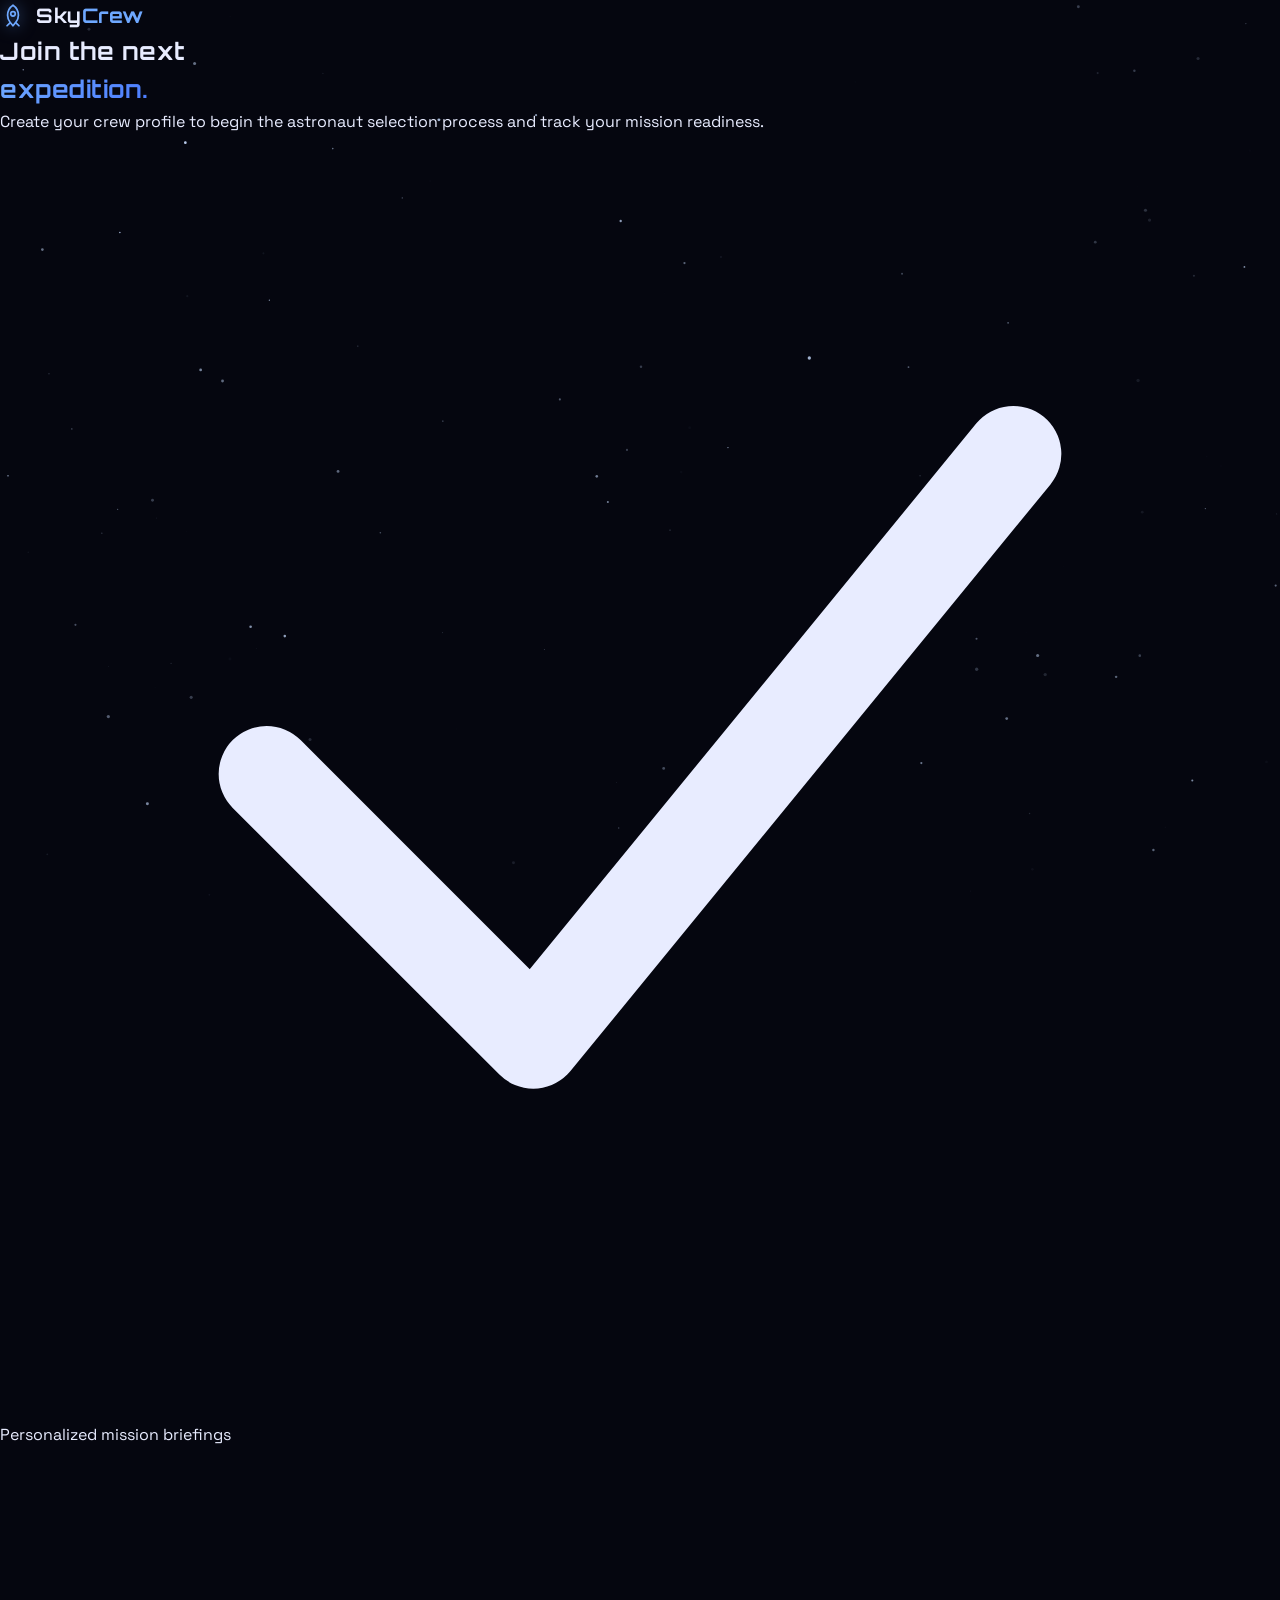
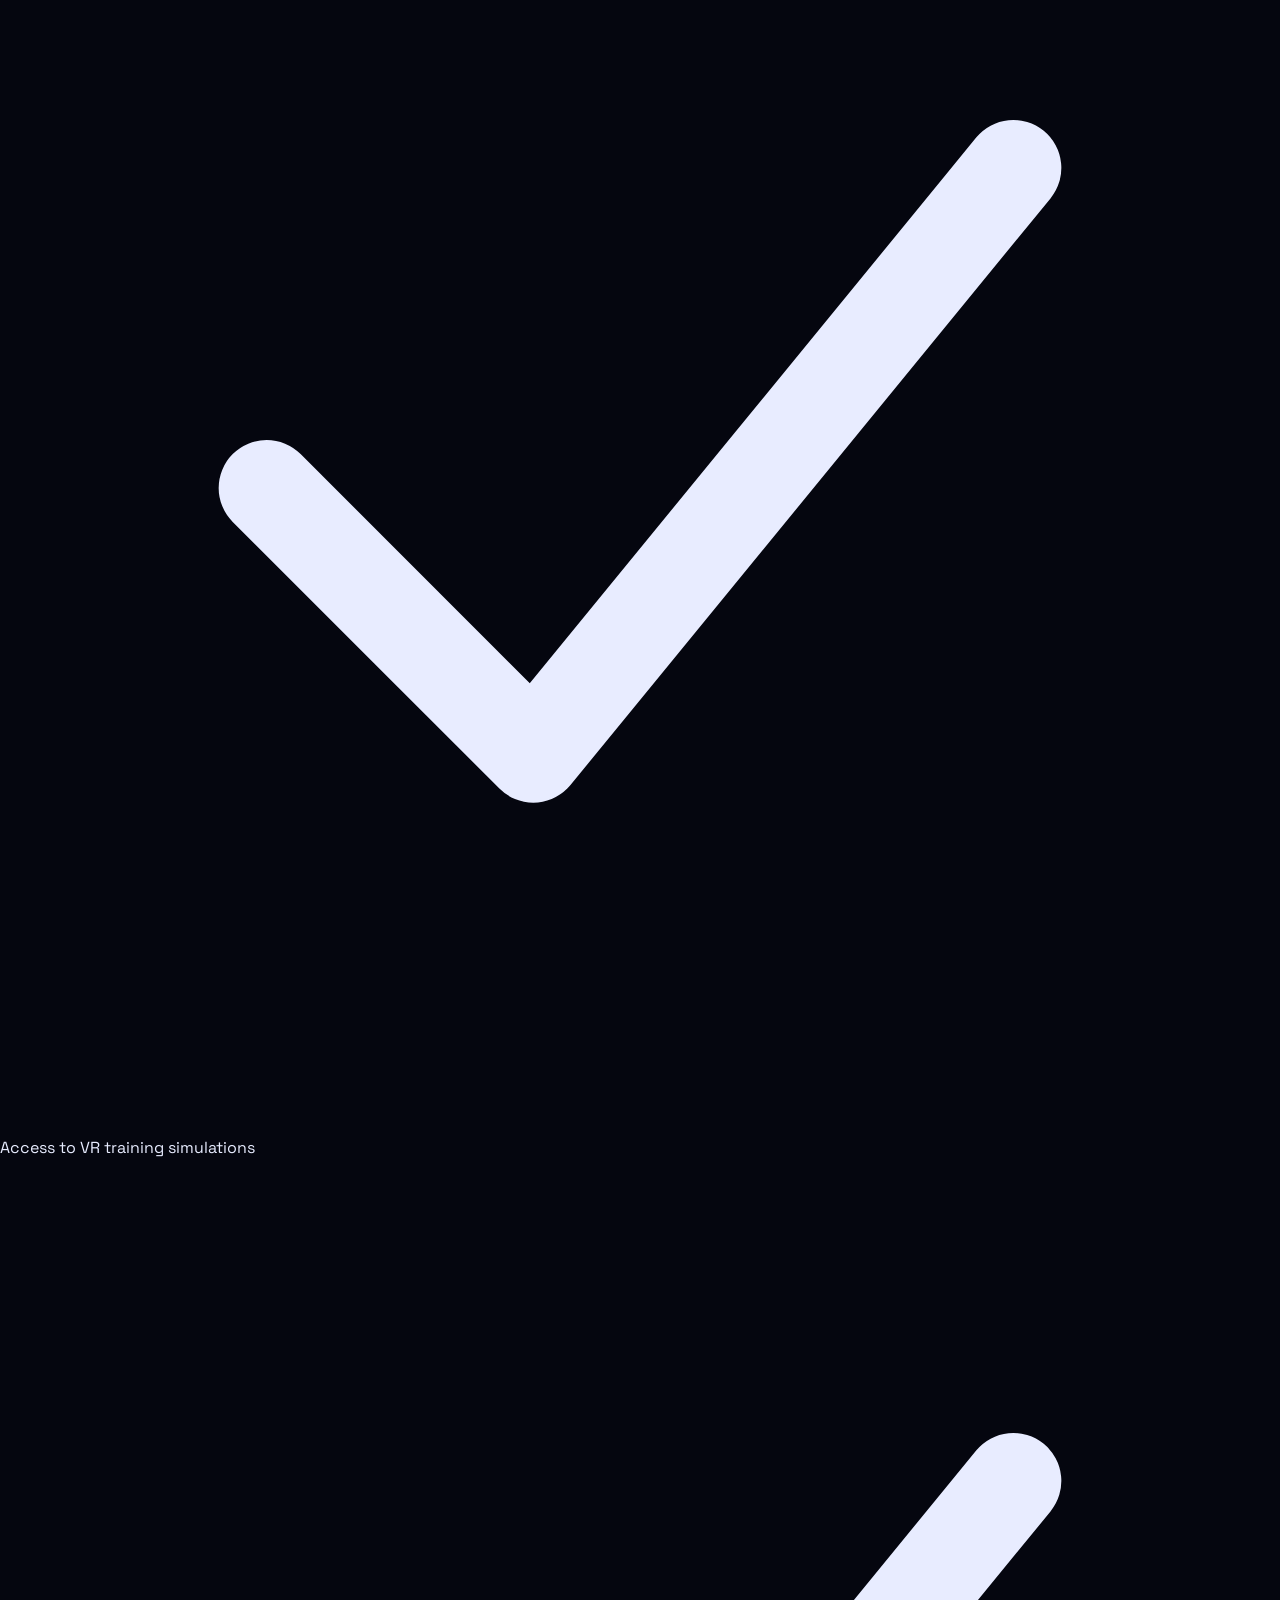
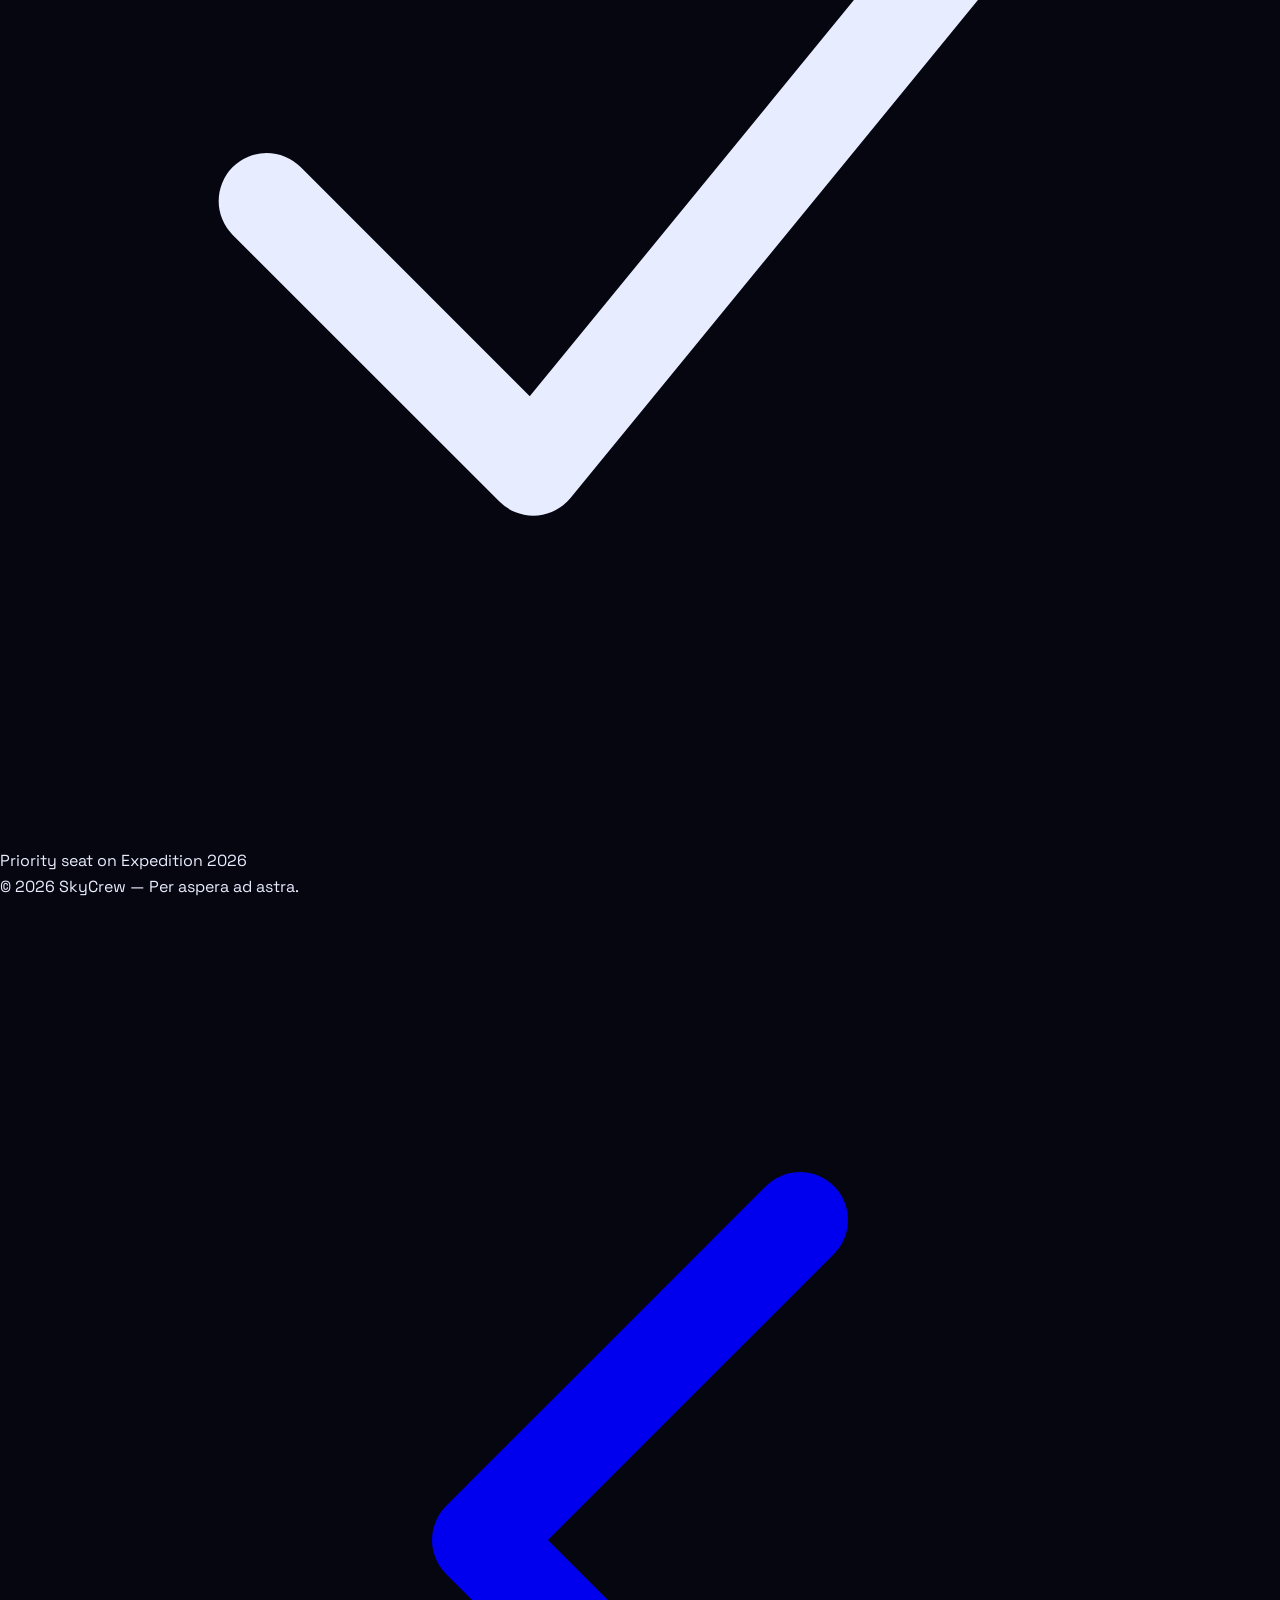
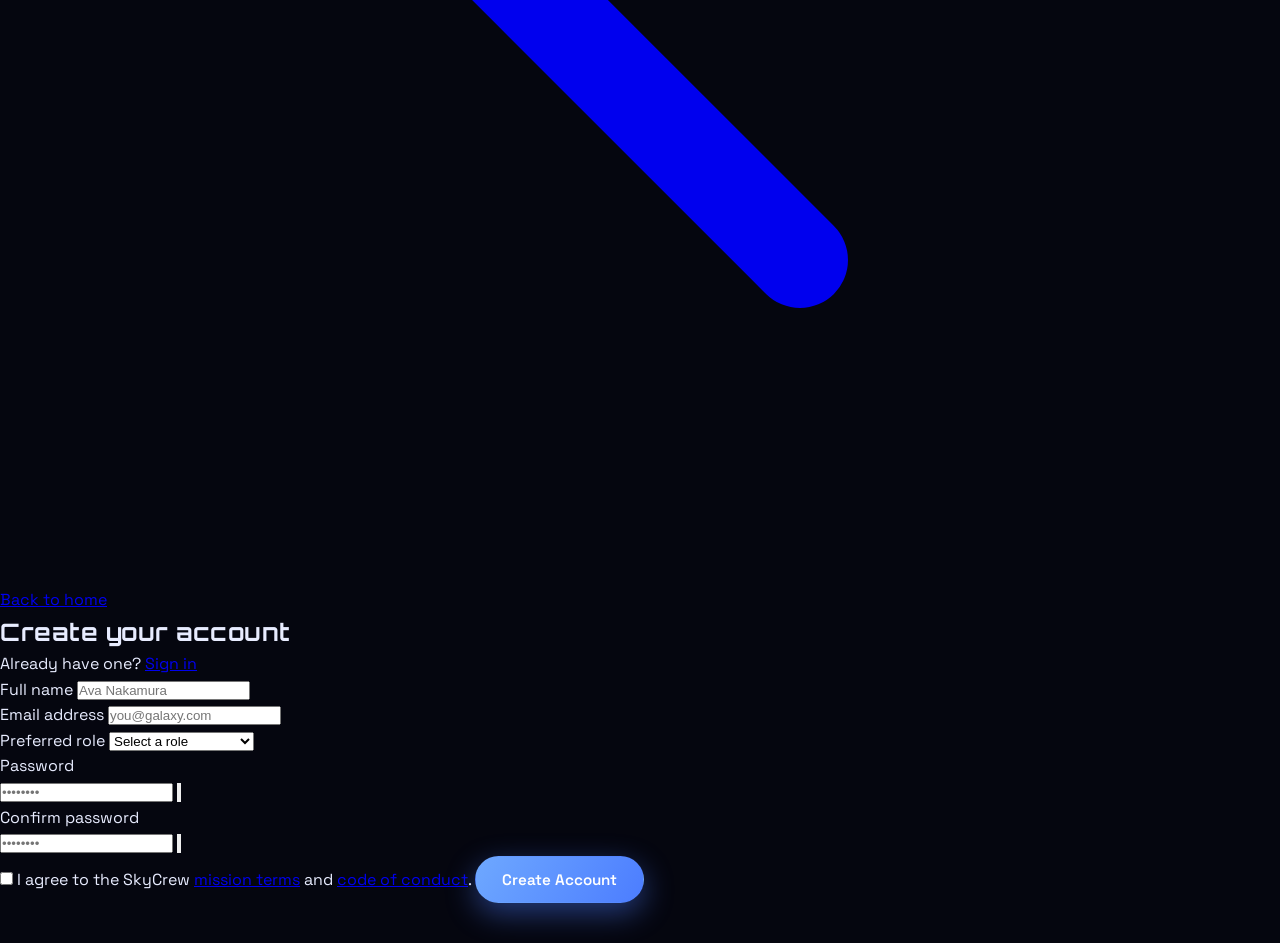
==== register.html @ 58990576 "create register.html: static split-screen registration page with brand panel, account form, and vali" ====
<!DOCTYPE html>
<html lang="en">
<head>
  <meta charset="UTF-8" />
  <meta name="viewport" content="width=device-width, initial-scale=1.0" />
  <title>Create your account — SkyCrew</title>
  <meta name="description" content="Create your SkyCrew account and begin the astronaut selection process." />
  <link rel="preconnect" href="https://fonts.googleapis.com" />
  <link rel="preconnect" href="https://fonts.gstatic.com" crossorigin />
  <link href="https://fonts.googleapis.com/css2?family=Orbitron:wght@500;700;900&family=Space+Grotesk:wght@300;400;500;600;700&display=swap" rel="stylesheet" />
  <link rel="stylesheet" href="style.css" />
</head>
<body class="auth-body">
  <canvas id="starfield"></canvas>

  <main class="auth-shell">
    <!-- Brand panel -->
    <aside class="auth-aside">
      <a href="index.html" class="logo">
        <span class="logo-mark">
          <svg viewBox="0 0 24 24" fill="none" xmlns="http://www.w3.org/2000/svg" aria-hidden="true">
            <path d="M12 2c3.2 2.1 5 5.4 5 9.4 0 2.4-.9 4.6-2.3 6.3L12 21l-2.7-3.3A9.7 9.7 0 0 1 7 11.4C7 7.4 8.8 4.1 12 2Z" stroke="currentColor" stroke-width="1.6" stroke-linejoin="round"/>
            <circle cx="12" cy="10" r="2.1" stroke="currentColor" stroke-width="1.6"/>
            <path d="M9 18.5 6.5 21m8.5-2.5L17.5 21" stroke="currentColor" stroke-width="1.6" stroke-linecap="round"/>
          </svg>
        </span>
        <span class="logo-text">Sky<span>Crew</span></span>
      </a>
      <div class="auth-aside-body">
        <h2>Join the next<br /><span class="grad">expedition.</span></h2>
        <p>Create your crew profile to begin the astronaut selection process and track your mission readiness.</p>
        <ul class="auth-points">
          <li>
            <svg viewBox="0 0 24 24" fill="none" aria-hidden="true"><path d="m5 12 5 5 9-11" stroke="currentColor" stroke-width="1.8" stroke-linecap="round" stroke-linejoin="round"/></svg>
            Personalized mission briefings
          </li>
          <li>
            <svg viewBox="0 0 24 24" fill="none" aria-hidden="true"><path d="m5 12 5 5 9-11" stroke="currentColor" stroke-width="1.8" stroke-linecap="round" stroke-linejoin="round"/></svg>
            Access to VR training simulations
          </li>
          <li>
            <svg viewBox="0 0 24 24" fill="none" aria-hidden="true"><path d="m5 12 5 5 9-11" stroke="currentColor" stroke-width="1.8" stroke-linecap="round" stroke-linejoin="round"/></svg>
            Priority seat on Expedition 2026
          </li>
        </ul>
      </div>
      <p class="auth-aside-foot">© 2026 SkyCrew — Per aspera ad astra.</p>
    </aside>

    <!-- Form panel -->
    <section class="auth-main">
      <div class="auth-card">
        <a href="index.html" class="auth-back">
          <svg viewBox="0 0 24 24" fill="none" aria-hidden="true"><path d="M15 6l-6 6 6 6" stroke="currentColor" stroke-width="1.8" stroke-linecap="round" stroke-linejoin="round"/></svg>
          Back to home
        </a>
        <header class="auth-head">
          <h1>Create your account</h1>
          <p>Already have one? <a href="#" class="auth-link">Sign in</a></p>
        </header>

        <form class="register-form" id="registerForm" novalidate>
          <div class="field field-full">
            <label for="regName">Full name</label>
            <input type="text" id="regName" name="name" placeholder="Ava Nakamura" autocomplete="name" required />
            <span class="field-error"></span>
          </div>
          <div class="field field-full">
            <label for="regEmail">Email address</label>
            <input type="email" id="regEmail" name="email" placeholder="you@galaxy.com" autocomplete="email" required />
            <span class="field-error"></span>
          </div>
          <div class="field field-full">
            <label for="regRole">Preferred role</label>
            <select id="regRole" name="role" required>
              <option value="" disabled selected>Select a role</option>
              <option value="commander">Mission Commander</option>
              <option value="engineer">Flight Engineer</option>
              <option value="scientist">Science Specialist</option>
              <option value="pilot">Systems Pilot</option>
            </select>
            <span class="field-error"></span>
          </div>
          <div class="field">
            <label for="regPassword">Password</label>
            <div class="input-wrap">
              <input type="password" id="regPassword" name="password" placeholder="••••••••" autocomplete="new-password" required />
              <button type="button" class="toggle-pw" data-target="regPassword" aria-label="Show password">
                <svg viewBox="0 0 24 24" fill="none" aria-hidden="true"><path d="M2 12s3.5-7 10-7 10 7 10 7-3.5 7-10 7-10-7-10-7Z" stroke="currentColor" stroke-width="1.6"/><circle cx="12" cy="12" r="2.6" stroke="currentColor" stroke-width="1.6"/></svg>
              </button>
            </div>
            <span class="field-error"></span>
          </div>
          <div class="field">
            <label for="regConfirm">Confirm password</label>
            <div class="input-wrap">
              <input type="password" id="regConfirm" name="confirm" placeholder="••••••••" autocomplete="new-password" required />
              <button type="button" class="toggle-pw" data-target="regConfirm" aria-label="Show password">
                <svg viewBox="0 0 24 24" fill="none" aria-hidden="true"><path d="M2 12s3.5-7 10-7 10 7 10 7-3.5 7-10 7-10-7-10-7Z" stroke="currentColor" stroke-width="1.6"/><circle cx="12" cy="12" r="2.6" stroke="currentColor" stroke-width="1.6"/></svg>
              </button>
            </div>
            <span class="field-error"></span>
          </div>
          <label class="field-check field-full">
            <input type="checkbox" id="regTerms" name="terms" required />
            <span>I agree to the SkyCrew <a href="#" class="auth-link">mission terms</a> and <a href="#" class="auth-link">code of conduct</a>.</span>
          </label>
          <button type="submit" class="btn btn-primary field-full">Create Account</button>
          <p class="form-note" id="registerNote"></p>
        </form>
      </div>
    </section>
  </main>

  <script src="script.js"></script>
</body>
</html>
---- style.css ----
:root {
  --bg: #05060f;
  --bg-2: #0a0e24;
  --surface: rgba(255, 255, 255, 0.04);
  --border: rgba(255, 255, 255, 0.1);
  --text: #e8ecff;
  --muted: #97a0c8;
  --accent: #4c7dff;
  --accent-2: #6ea8ff;
  --accent-3: #4c7dff;
  --grad: linear-gradient(120deg, #6ea8ff, #4c7dff);
  --accent-rgb: 76, 125, 255;
  --accent-2-rgb: 110, 168, 255;
  --radius: 18px;
  --shadow: 0 20px 60px rgba(0, 0, 0, 0.45);
}

* { margin: 0; padding: 0; box-sizing: border-box; }

html { scroll-behavior: smooth; }

body {
  font-family: "Space Grotesk", system-ui, sans-serif;
  background: radial-gradient(1200px 800px at 70% -10%, #171b3d 0%, var(--bg) 55%);
  color: var(--text);
  line-height: 1.6;
  overflow-x: hidden;
}

h1, h2, h3, h4, .logo-text, .num {
  font-family: "Orbitron", sans-serif;
  letter-spacing: 0.5px;
}

.grad {
  background: var(--grad);
  -webkit-background-clip: text;
  background-clip: text;
  -webkit-text-fill-color: transparent;
}

/* Starfield canvas */
#starfield {
  position: fixed;
  inset: 0;
  z-index: -2;
  display: block;
}

/* Navbar */
.navbar {
  position: fixed;
  top: 0;
  left: 0;
  right: 0;
  z-index: 50;
  display: flex;
  align-items: center;
  justify-content: space-between;
  padding: 18px 6vw;
  transition: background 0.3s ease, padding 0.3s ease, backdrop-filter 0.3s ease;
}
.navbar.scrolled {
  background: rgba(5, 6, 15, 0.72);
  backdrop-filter: blur(14px);
  padding: 12px 6vw;
  border-bottom: 1px solid var(--border);
}

.logo { display: flex; align-items: center; gap: 10px; text-decoration: none; color: var(--text); }
.logo-mark { display: inline-flex; color: var(--accent-2); filter: drop-shadow(0 0 8px rgba(var(--accent-2-rgb), 0.6)); }
.logo-mark svg { width: 26px; height: 26px; display: block; }
.logo-text { font-size: 1.25rem; font-weight: 700; }
.logo-text span { color: var(--accent-2); }

.nav-links { display: flex; gap: 32px; }
.nav-links a {
  color: var(--muted);
  text-decoration: none;
  font-weight: 500;
  font-size: 0.95rem;
  position: relative;
  transition: color 0.2s ease;
}
.nav-links a::after {
  content: "";
  position: absolute;
  left: 0; bottom: -6px;
  width: 0; height: 2px;
  background: var(--grad);
  transition: width 0.25s ease;
}
.nav-links a:hover { color: var(--text); }
.nav-links a:hover::after { width: 100%; }

/* Buttons */
.btn {
  display: inline-flex;
  align-items: center;
  justify-content: center;
  gap: 8px;
  padding: 13px 26px;
  border-radius: 999px;
  font-weight: 600;
  font-size: 0.95rem;
  text-decoration: none;
  cursor: pointer;
  border: 1px solid transparent;
  transition: transform 0.2s ease, box-shadow 0.2s ease, background 0.2s ease;
  font-family: inherit;
}
.btn-primary {
  background: var(--grad);
  color: #fff;
  box-shadow: 0 10px 30px rgba(var(--accent-rgb), 0.45);
}
.btn-primary:hover { transform: translateY(-3px); box-shadow: 0 16px 40px rgba(var(--accent-2-rgb), 0.5); }
.btn-ghost { color: var(--text); border-color: var(--border); background: var(--surface); }
.btn-ghost:hover { transform: translateY(-3px); border-color: var(--accent-2); }
.btn-nav { padding: 9px 22px; background: var(--surface); border: 1px solid var(--border); color: var(--text); }
.btn-nav:hover { border-color: var(--accent-2); color: var(--accent-2); }

.menu-toggle { display: none; flex-direction: column; gap: 5px; background: none; border: 0; cursor: pointer; }
.menu-toggle span { width: 26px; height: 2px; background: var(--text); border-radius: 2px; transition: 0.3s; }

/* Hero */
.hero {
  position: relative;
  min-height: 100vh;
  display: flex;
  align-items: center;
  padding: 0 6vw;
  overflow: hidden;
}
.hero-glow {
  position: absolute;
  width: 600px; height: 600px;
  right: -100px; top: 10%;
  background: radial-gradient(circle, rgba(var(--accent-rgb), 0.35), transparent 65%);
  filter: blur(40px);
  z-index: -1;
}
.hero-content { max-width: 640px; }
.eyebrow {
  color: var(--accent-2);
  font-weight: 600;
  letter-spacing: 2px;
  text-transform: uppercase;
  font-size: 0.8rem;
  margin-bottom: 18px;
}
.hero h1 {
  font-size: clamp(2.6rem, 6vw, 4.6rem);
  font-weight: 900;
  line-height: 1.05;
  margin-bottom: 22px;
}
.hero-sub { color: var(--muted); font-size: 1.15rem; max-width: 520px; margin-bottom: 34px; }
.hero-actions { display: flex; gap: 16px; flex-wrap: wrap; margin-bottom: 54px; }

.hero-stats { display: flex; gap: 48px; flex-wrap: wrap; }
.stat { display: flex; flex-direction: column; }
.stat .num { font-size: 2rem; font-weight: 700; color: var(--text); }
.stat small { color: var(--muted); text-transform: uppercase; letter-spacing: 1px; font-size: 0.7rem; }

.astronaut {
  position: absolute;
  right: 8vw;
  top: 50%;
  transform: translateY(-50%);
  width: clamp(200px, 26vw, 380px);
  z-index: -1;
  opacity: 0.95;
}
.astronaut svg { width: 100%; height: auto; display: block; }
.astronaut-float { animation: float 6s ease-in-out infinite; filter: drop-shadow(0 20px 40px rgba(0,0,0,0.5)); }
@keyframes float { 0%,100% { transform: translateY(0) rotate(-4deg); } 50% { transform: translateY(-28px) rotate(4deg); } }

.scroll-cue {
  position: absolute;
  bottom: 28px;
  left: 50%;
  transform: translateX(-50%);
  width: 26px; height: 42px;
  border: 2px solid var(--border);
  border-radius: 14px;
}
.scroll-cue span {
  position: absolute;
  top: 8px; left: 50%;
  width: 4px; height: 8px;
  margin-left: -2px;
  background: var(--accent-2);
  border-radius: 2px;
  animation: scroll 1.8s infinite;
}
@keyframes scroll { 0% { opacity: 0; transform: translateY(0);} 40% {opacity:1;} 100% { opacity: 0; transform: translateY(16px);} }

/* Sections */
.section { padding: 110px 6vw; position: relative; }
.section-head { max-width: 680px; margin: 0 auto 60px; text-align: center; }
.section-head h2, .crew-inner h2, .join-card h2 { font-size: clamp(2rem, 4.5vw, 3.2rem); font-weight: 800; margin-bottom: 16px; }
.section-sub { color: var(--muted); font-size: 1.1rem; }

/* Missions */
.mission-grid { display: grid; grid-template-columns: repeat(auto-fit, minmax(280px, 1fr)); gap: 26px; max-width: 1100px; margin: 0 auto; }
.mission-card {
  background: var(--surface);
  border: 1px solid var(--border);
  border-radius: var(--radius);
  padding: 32px;
  position: relative;
  overflow: hidden;
  transition: transform 0.3s ease, border-color 0.3s ease, box-shadow 0.3s ease;
}
.mission-card::before {
  content: "";
  position: absolute; inset: 0;
  background: var(--grad);
  opacity: 0;
  transition: opacity 0.3s ease;
  z-index: -1;
}
.mission-card:hover { transform: translateY(-8px); border-color: transparent; box-shadow: var(--shadow); }
.mission-badge {
  display: inline-block;
  font-family: "Orbitron", sans-serif;
  font-size: 0.7rem;
  letter-spacing: 2px;
  padding: 6px 12px;
  border-radius: 8px;
  background: rgba(var(--accent-2-rgb), 0.12);
  color: var(--accent-2);
  margin-bottom: 20px;
}
.mission-card h3 { font-size: 1.4rem; margin-bottom: 12px; }
.mission-card p { color: var(--muted); margin-bottom: 22px; }
.mission-status { font-size: 0.85rem; font-weight: 600; }
.mission-status.live { color: var(--accent-2); }
.mission-status.prep { color: var(--accent); }
.mission-status.planned { color: var(--muted); }

/* Features */
.feature-grid { display: grid; grid-template-columns: repeat(auto-fit, minmax(240px, 1fr)); gap: 22px; max-width: 1100px; margin: 0 auto; }
.feature {
  background: var(--surface);
  border: 1px solid var(--border);
  border-radius: var(--radius);
  padding: 30px;
  transition: transform 0.3s ease, background 0.3s ease;
}
.feature:hover { transform: translateY(-6px); background: rgba(255,255,255,0.07); }
.feature-icon {
  width: 62px; height: 62px;
  display: grid; place-items: center;
  border-radius: 16px;
  background: rgba(var(--accent-rgb), 0.15);
  border: 1px solid var(--border);
  color: var(--accent-2);
  margin-bottom: 20px;
  transition: color 0.3s ease, background 0.3s ease;
}
.feature-icon svg { width: 30px; height: 30px; }
.feature:hover .feature-icon { color: var(--accent); background: rgba(var(--accent-2-rgb), 0.12); }
.feature h3 { font-size: 1.2rem; margin-bottom: 10px; }
.feature p { color: var(--muted); font-size: 0.97rem; }

/* Crew */
.crew-band { text-align: center; }
.crew-inner { max-width: 1000px; margin: 0 auto; }
.crew-inner .section-sub { margin-bottom: 48px; }
.crew-grid { display: grid; grid-template-columns: repeat(auto-fit, minmax(180px, 1fr)); gap: 22px; }
.crew-card {
  background: var(--surface);
  border: 1px solid var(--border);
  border-radius: var(--radius);
  padding: 30px 20px;
  transition: transform 0.3s ease, border-color 0.3s ease;
}
.crew-card:hover { transform: translateY(-6px); border-color: var(--accent-3); }
.avatar {
  width: 84px; height: 84px;
  margin: 0 auto 16px;
  display: grid; place-items: center;
  border-radius: 50%;
  background: radial-gradient(circle at 30% 30%, rgba(var(--accent-2-rgb),0.25), rgba(var(--accent-rgb),0.15));
  border: 1px solid var(--border);
  font-family: "Orbitron", sans-serif;
  font-weight: 700;
  font-size: 1.5rem;
  letter-spacing: 1px;
  color: var(--text);
}
.avatar::after { content: attr(data-initials); }
.crew-card h4 { font-size: 1.05rem; margin-bottom: 4px; }
.crew-card small { color: var(--muted); }

/* Join */
.join { display: flex; justify-content: center; }
.join-card {
  position: relative;
  background: linear-gradient(160deg, rgba(23,27,61,0.9), rgba(10,14,36,0.9));
  border: 1px solid var(--border);
  border-radius: 28px;
  padding: 64px 48px;
  text-align: center;
  max-width: 720px;
  width: 100%;
  overflow: hidden;
  box-shadow: var(--shadow);
}
.join-card .section-sub { margin-bottom: 32px; }
.join-form { display: flex; gap: 12px; max-width: 460px; margin: 0 auto; flex-wrap: wrap; }
.join-form input {
  flex: 1;
  min-width: 200px;
  padding: 14px 20px;
  border-radius: 999px;
  border: 1px solid var(--border);
  background: rgba(0,0,0,0.3);
  color: var(--text);
  font-family: inherit;
  font-size: 0.95rem;
  outline: none;
  transition: border-color 0.2s ease;
}
.join-form input:focus { border-color: var(--accent-2); }
.form-note { margin-top: 18px; color: var(--accent-2); font-weight: 500; min-height: 22px; }

/* Footer */
.footer { padding: 60px 6vw 40px; border-top: 1px solid var(--border); background: rgba(5,6,15,0.6); }
.footer-top { display: flex; justify-content: space-between; align-items: center; flex-wrap: wrap; gap: 20px; margin-bottom: 28px; }
.footer-links { display: flex; gap: 28px; flex-wrap: wrap; }
.footer-links a { color: var(--muted); text-decoration: none; transition: color 0.2s ease; }
.footer-links a:hover { color: var(--accent-2); }
.footer-copy { color: var(--muted); font-size: 0.88rem; text-align: center; }

/* Reveal animation */
.reveal { opacity: 0; transform: translateY(30px); transition: opacity 0.7s ease, transform 0.7s ease; }
.reveal.in { opacity: 1; transform: none; }

/* Responsive */
@media (max-width: 860px) {
  .nav-links {
    position: fixed;
    top: 68px; right: 6vw; left: 6vw;
    flex-direction: column;
    background: rgba(10,14,36,0.96);
    backdrop-filter: blur(14px);
    border: 1px solid var(--border);
    border-radius: var(--radius);
    padding: 24px;
    gap: 20px;
    transform: translateY(-20px);
    opacity: 0;
    pointer-events: none;
    transition: 0.3s ease;
  }
  .nav-links.open { transform: none; opacity: 1; pointer-events: auto; }
  .menu-toggle { display: flex; }
  .btn-nav { display: none; }
  .astronaut { opacity: 0.18; right: -4vw; }
  .hero-stats { gap: 28px; }
}
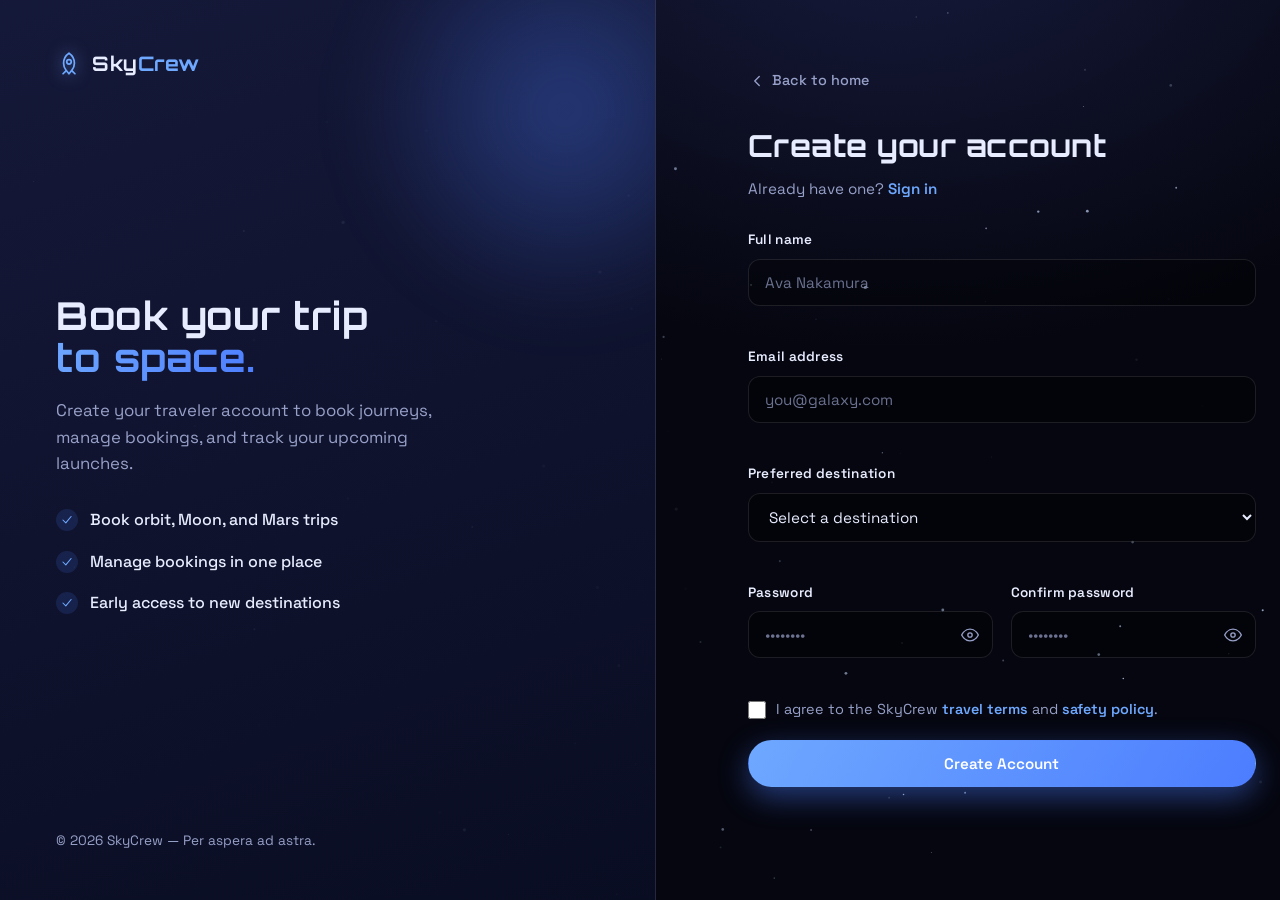
==== commit b1665085: "rebrand SkyCrew as a space travel agency Reword landing and registration copy from astronaut recruit" ====
--- a/register.html
+++ b/register.html
@@ -4,7 +4,7 @@
   <meta charset="UTF-8" />
   <meta name="viewport" content="width=device-width, initial-scale=1.0" />
   <title>Create your account — SkyCrew</title>
-  <meta name="description" content="Create your SkyCrew account and begin the astronaut selection process." />
+  <meta name="description" content="Create your SkyCrew traveler account to book and manage your trips to space." />
   <link rel="preconnect" href="https://fonts.googleapis.com" />
   <link rel="preconnect" href="https://fonts.gstatic.com" crossorigin />
   <link href="https://fonts.googleapis.com/css2?family=Orbitron:wght@500;700;900&family=Space+Grotesk:wght@300;400;500;600;700&display=swap" rel="stylesheet" />
@@ -27,20 +27,20 @@
         <span class="logo-text">Sky<span>Crew</span></span>
       </a>
       <div class="auth-aside-body">
-        <h2>Join the next<br /><span class="grad">expedition.</span></h2>
-        <p>Create your crew profile to begin the astronaut selection process and track your mission readiness.</p>
+        <h2>Book your trip<br /><span class="grad">to space.</span></h2>
+        <p>Create your traveler account to book journeys, manage bookings, and track your upcoming launches.</p>
         <ul class="auth-points">
           <li>
             <svg viewBox="0 0 24 24" fill="none" aria-hidden="true"><path d="m5 12 5 5 9-11" stroke="currentColor" stroke-width="1.8" stroke-linecap="round" stroke-linejoin="round"/></svg>
-            Personalized mission briefings
+            Book orbit, Moon, and Mars trips
           </li>
           <li>
             <svg viewBox="0 0 24 24" fill="none" aria-hidden="true"><path d="m5 12 5 5 9-11" stroke="currentColor" stroke-width="1.8" stroke-linecap="round" stroke-linejoin="round"/></svg>
-            Access to VR training simulations
+            Manage bookings in one place
           </li>
           <li>
             <svg viewBox="0 0 24 24" fill="none" aria-hidden="true"><path d="m5 12 5 5 9-11" stroke="currentColor" stroke-width="1.8" stroke-linecap="round" stroke-linejoin="round"/></svg>
-            Priority seat on Expedition 2026
+            Early access to new destinations
           </li>
         </ul>
       </div>
@@ -71,13 +71,13 @@
             <span class="field-error"></span>
           </div>
           <div class="field field-full">
-            <label for="regRole">Preferred role</label>
-            <select id="regRole" name="role" required>
-              <option value="" disabled selected>Select a role</option>
-              <option value="commander">Mission Commander</option>
-              <option value="engineer">Flight Engineer</option>
-              <option value="scientist">Science Specialist</option>
-              <option value="pilot">Systems Pilot</option>
+            <label for="regDestination">Preferred destination</label>
+            <select id="regDestination" name="destination" required>
+              <option value="" disabled selected>Select a destination</option>
+              <option value="orbit">Orbital Getaway</option>
+              <option value="lunar">Lunar Voyage</option>
+              <option value="mars">Red Frontier (Mars)</option>
+              <option value="undecided">Not sure yet</option>
             </select>
             <span class="field-error"></span>
           </div>
@@ -103,7 +103,7 @@
           </div>
           <label class="field-check field-full">
             <input type="checkbox" id="regTerms" name="terms" required />
-            <span>I agree to the SkyCrew <a href="#" class="auth-link">mission terms</a> and <a href="#" class="auth-link">code of conduct</a>.</span>
+            <span>I agree to the SkyCrew <a href="#" class="auth-link">travel terms</a> and <a href="#" class="auth-link">safety policy</a>.</span>
           </label>
           <button type="submit" class="btn btn-primary field-full">Create Account</button>
           <p class="form-note" id="registerNote"></p>
--- a/style.css
+++ b/style.css
@@ -326,6 +326,120 @@
 }
 .join-form input:focus { border-color: var(--accent-2); }
 .form-note { margin-top: 18px; color: var(--accent-2); font-weight: 500; min-height: 22px; }
+
+/* ===== Auth / Registration page ===== */
+.auth-body { min-height: 100vh; }
+.auth-shell {
+  min-height: 100vh;
+  display: grid;
+  grid-template-columns: 1.05fr 1fr;
+}
+
+/* Brand panel */
+.auth-aside {
+  position: relative;
+  display: flex;
+  flex-direction: column;
+  justify-content: space-between;
+  gap: 40px;
+  padding: 48px 56px;
+  background: linear-gradient(160deg, rgba(23,27,61,0.92), rgba(10,14,36,0.92));
+  border-right: 1px solid var(--border);
+  overflow: hidden;
+}
+.auth-aside::before {
+  content: "";
+  position: absolute;
+  width: 460px; height: 460px;
+  right: -140px; top: -120px;
+  background: radial-gradient(circle, rgba(var(--accent-rgb), 0.35), transparent 65%);
+  filter: blur(30px);
+}
+.auth-aside > * { position: relative; z-index: 1; }
+.auth-aside-body h2 { font-size: clamp(1.9rem, 3vw, 2.6rem); line-height: 1.1; margin-bottom: 18px; }
+.auth-aside-body > p { color: var(--muted); font-size: 1.05rem; max-width: 420px; margin-bottom: 30px; }
+.auth-points { list-style: none; display: flex; flex-direction: column; gap: 16px; }
+.auth-points li { display: flex; align-items: center; gap: 12px; color: var(--text); font-weight: 500; }
+.auth-points svg { width: 22px; height: 22px; flex-shrink: 0; color: var(--accent-2);
+  background: rgba(var(--accent-rgb), 0.15); border-radius: 50%; padding: 4px; }
+.auth-aside-foot { color: var(--muted); font-size: 0.85rem; }
+
+/* Form panel */
+.auth-main {
+  display: flex;
+  align-items: center;
+  justify-content: center;
+  padding: 48px 6vw;
+}
+.auth-card { width: 100%; max-width: 440px; }
+.auth-back {
+  display: inline-flex; align-items: center; gap: 6px;
+  color: var(--muted); text-decoration: none; font-size: 0.9rem; font-weight: 500;
+  margin-bottom: 28px; transition: color 0.2s ease;
+}
+.auth-back svg { width: 18px; height: 18px; }
+.auth-back:hover { color: var(--accent-2); }
+.auth-head { margin-bottom: 28px; }
+.auth-head h1 { font-size: 1.9rem; margin-bottom: 8px; }
+.auth-head p { color: var(--muted); font-size: 0.95rem; }
+.auth-link { color: var(--accent-2); text-decoration: none; font-weight: 600; }
+.auth-link:hover { text-decoration: underline; }
+
+.register-form {
+  display: grid;
+  grid-template-columns: 1fr 1fr;
+  gap: 18px 18px;
+}
+.field { display: flex; flex-direction: column; gap: 8px; }
+.field-full { grid-column: 1 / -1; }
+.field label { font-size: 0.85rem; font-weight: 600; color: var(--text); letter-spacing: 0.3px; }
+.field input,
+.field select {
+  padding: 13px 16px;
+  border-radius: 12px;
+  border: 1px solid var(--border);
+  background: rgba(0,0,0,0.3);
+  color: var(--text);
+  font-family: inherit;
+  font-size: 0.95rem;
+  outline: none;
+  transition: border-color 0.2s ease, box-shadow 0.2s ease;
+}
+.field select { cursor: pointer; }
+.field select option { background: var(--bg-2); color: var(--text); }
+.field input::placeholder { color: var(--muted); opacity: 0.7; }
+.field input:focus,
+.field select:focus { border-color: var(--accent); box-shadow: 0 0 0 3px rgba(var(--accent-rgb), 0.18); }
+.input-wrap { position: relative; display: flex; }
+.input-wrap input { flex: 1; padding-right: 46px; }
+.toggle-pw {
+  position: absolute;
+  right: 6px; top: 50%;
+  transform: translateY(-50%);
+  display: grid; place-items: center;
+  width: 34px; height: 34px;
+  background: none; border: 0; cursor: pointer;
+  color: var(--muted);
+  border-radius: 8px;
+  transition: color 0.2s ease;
+}
+.toggle-pw svg { width: 20px; height: 20px; }
+.toggle-pw:hover { color: var(--accent-2); }
+.field.invalid input,
+.field.invalid select { border-color: #ff6b6b; }
+.field-error { font-size: 0.78rem; color: #ff6b6b; min-height: 14px; }
+.field-check {
+  grid-column: 1 / -1;
+  display: flex;
+  align-items: center;
+  gap: 10px;
+  color: var(--muted);
+  font-size: 0.9rem;
+  cursor: pointer;
+}
+.field-check input { width: 18px; height: 18px; accent-color: var(--accent); cursor: pointer; }
+.register-form .btn { width: 100%; }
+.register-form .form-note { text-align: center; margin-top: 4px; }
 
 /* Footer */
 .footer { padding: 60px 6vw 40px; border-top: 1px solid var(--border); background: rgba(5,6,15,0.6); }
@@ -361,4 +475,8 @@
   .btn-nav { display: none; }
   .astronaut { opacity: 0.18; right: -4vw; }
   .hero-stats { gap: 28px; }
-}
+  .register-form { grid-template-columns: 1fr; }
+  .auth-shell { grid-template-columns: 1fr; }
+  .auth-aside { display: none; }
+  .auth-main { padding: 40px 6vw; min-height: 100vh; }
+}
